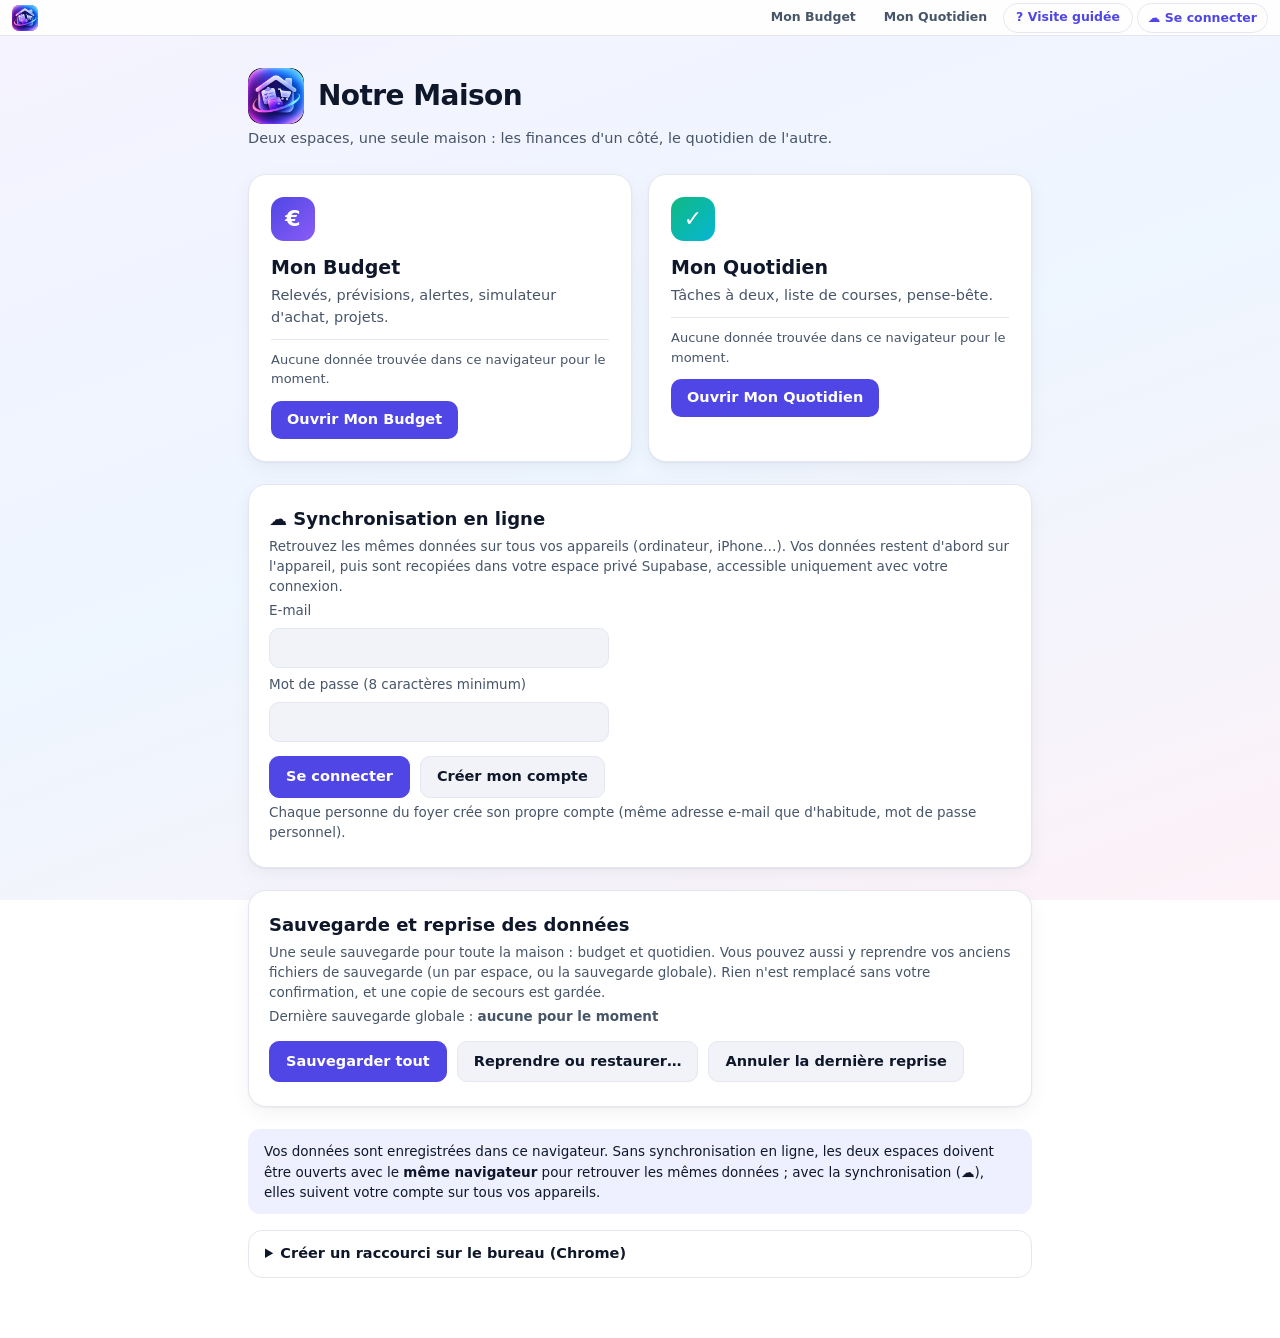
==== notre-maison.html @ 938d56ed "Add files via upload" ====
<!DOCTYPE html>
<html lang="fr" data-espace="accueil">
<head>
<meta charset="utf-8">
<meta name="viewport" content="width=device-width, initial-scale=1, viewport-fit=cover">
<meta name="theme-color" content="#4f46e5">
<title>Notre Maison</title>
<link rel="icon" href="icone.png"><link rel="apple-touch-icon" href="icone.png">
<style>
:root{--bg:#f6f7fb;--surface:#fff;--surface2:#f1f3f9;--bord:#e4e7ef;--txt:#0f172a;--muted:#475569;--acc:#4f46e5;--acc2:#8b5cf6;--acc-soft:#eef0ff;--ok:#047857;--ok-soft:#e6f7ef;--warn:#b45309;--warn-soft:#fff3df;--ko:#be123c;--ko-soft:#ffecf0;--sh:0 1px 2px rgba(15,23,42,.05),0 6px 20px rgba(15,23,42,.05);--bgbase:linear-gradient(160deg,#f5f3ff 0%,#eef6ff 50%,#fdf2f8 100%);--ia:.55}
@media(prefers-color-scheme:dark){:root{--bg:#0a0c12;--surface:#12151d;--surface2:#1a1e29;--bord:#252a38;--txt:#e9ecf4;--muted:#8d95aa;--acc:#818cf8;--acc2:#a78bfa;--acc-soft:#1b1f3d;--ok:#34d399;--ok-soft:#0e2a21;--warn:#fbbf24;--warn-soft:#2b2210;--ko:#fb7185;--ko-soft:#2e1219;--sh:0 1px 2px rgba(0,0,0,.4),0 6px 20px rgba(0,0,0,.3);--bgbase:linear-gradient(160deg,#0c0a18 0%,#070d1b 50%,#150a1d 100%);--ia:.4}}
*{box-sizing:border-box}html{color-scheme:light dark}
body{margin:0;font:14.5px/1.5 Inter,ui-sans-serif,system-ui,-apple-system,"Segoe UI",Roboto,sans-serif;background:var(--bgbase);background-attachment:fixed;color:var(--txt);min-height:100vh}
main{max-width:820px;margin:0 auto;padding:32px 18px 60px}
h1{margin:0;font-size:28px;letter-spacing:-.02em}.sous{margin:4px 0 24px;color:var(--muted)}
.cartes{display:grid;grid-template-columns:repeat(auto-fit,minmax(260px,1fr));gap:16px}
.esp{display:block;text-decoration:none;color:inherit;background:var(--surface);border:1px solid var(--bord);border-radius:18px;padding:22px;box-shadow:var(--sh);transition:transform .15s,border-color .15s}
.esp:hover{transform:translateY(-2px);border-color:var(--acc)}.esp:focus-visible{outline:3px solid var(--acc);outline-offset:2px}
.esp i{display:grid;place-items:center;width:44px;height:44px;border-radius:13px;color:#fff;font-style:normal;font-size:22px;font-weight:700;margin-bottom:12px}
.b i{background:linear-gradient(135deg,#4f46e5,#8b5cf6)}.q i{background:linear-gradient(135deg,#10b981,#06b6d4)}
.esp h2{margin:0 0 4px;font-size:19px}.esp p{margin:0 0 10px;color:var(--muted)}.etat{font-size:13px;color:var(--muted);border-top:1px solid var(--bord);padding-top:10px}
.go{display:inline-block;margin-top:12px;padding:8px 16px;border-radius:10px;background:var(--acc);color:#fff;font-weight:650}
.note{margin-top:22px;background:var(--acc-soft);border-radius:12px;padding:12px 16px;font-size:13.5px}
details{margin-top:16px;background:var(--surface);border:1px solid var(--bord);border-radius:14px;padding:12px 16px}summary{cursor:pointer;font-weight:650}

.bloc{margin-top:22px;background:var(--surface);border:1px solid var(--bord);border-radius:18px;padding:20px;box-shadow:var(--sh)}
.bloc h2{margin:0 0 4px;font-size:18px}.k{color:var(--muted);font-size:13.5px;margin:4px 0}
.btn{display:inline-flex;align-items:center;gap:6px;padding:9px 16px;border-radius:10px;border:1px solid var(--bord);background:var(--surface2);color:var(--txt);font:inherit;font-weight:650;cursor:pointer;min-height:40px}
.btn.pri{background:var(--acc);border-color:var(--acc);color:#fff}.btn[disabled]{opacity:.5;cursor:default}.btn:focus-visible{outline:3px solid var(--acc);outline-offset:2px}
.acts{display:flex;flex-wrap:wrap;gap:10px;margin:14px 0 4px}.vh{position:absolute;width:1px;height:1px;overflow:hidden;clip:rect(0 0 0 0)}
.msg{margin-top:12px;padding:10px 14px;border-radius:12px;background:var(--acc-soft);font-size:13.5px}.msg.ok{background:var(--ok-soft);color:var(--ok)}.msg.ko{background:var(--ko-soft);color:var(--ko)}.msg ul{margin:6px 0 0 18px;padding:0}
.rc{margin-top:14px;border-top:1px solid var(--bord);padding-top:14px}.rc table{width:100%;border-collapse:collapse;margin:8px 0;font-size:13.5px}.rc th,.rc td{padding:5px 8px;border-bottom:1px solid var(--bord);text-align:left}.rc .n{text-align:right}
.rc label.ck{display:flex;gap:8px;align-items:flex-start;margin:8px 0;cursor:pointer}.rc h3{margin:12px 0 2px;font-size:15px}
</style>
<script src="maison.js" defer></script>
</head>
<body>
<main>
 <h1 style="display:flex;align-items:center;gap:14px"><img src="icone.png" alt="" width="56" height="56" style="border-radius:14px">Notre Maison</h1>
 <p class="sous">Deux espaces, une seule maison : les finances d'un côté, le quotidien de l'autre.</p>
 <div class="cartes">
  <a class="esp b" href="budget.html#bord"><i>€</i><h2>Mon Budget</h2><p>Relevés, prévisions, alertes, simulateur d'achat, projets.</p><div class="etat" id="eb">Recherche des données…</div><span class="go">Ouvrir Mon Budget</span></a>
  <a class="esp q" href="quotidien.html#accueil"><i>✓</i><h2>Mon Quotidien</h2><p>Tâches à deux, liste de courses, pense-bête.</p><div class="etat" id="eq">Recherche des données…</div><span class="go">Ouvrir Mon Quotidien</span></a>
 </div>

 <section class="bloc" id="cloud" aria-labelledby="cl-t" hidden>
  <h2 id="cl-t">☁ Synchronisation en ligne</h2>
  <p class="k">Retrouvez les mêmes données sur tous vos appareils (ordinateur, iPhone…). Vos données restent d'abord sur l'appareil, puis sont recopiées dans votre espace privé Supabase, accessible uniquement avec votre connexion.</p>
  <div id="cl-corps"></div><div id="cl-msg" role="status"></div>
 </section>

 <section class="bloc" id="sauv" aria-labelledby="sv-t">
  <h2 id="sv-t">Sauvegarde et reprise des données</h2>
  <p class="k">Une seule sauvegarde pour toute la maison : budget et quotidien. Vous pouvez aussi y reprendre vos anciens fichiers de sauvegarde (un par espace, ou la sauvegarde globale). Rien n'est remplacé sans votre confirmation, et une copie de secours est gardée.</p>
  <p class="k" id="sv-der"></p>
  <div class="acts"><button class="btn pri" id="sv-go" onclick="svSauver()">Sauvegarder tout</button>
   <label class="btn" style="cursor:pointer">Reprendre ou restaurer…<input type="file" accept=".json,application/json" multiple class="vh" onchange="svLire(this.files);this.value=''"></label>
   <button class="btn" id="sv-un" onclick="svAnnuler()" hidden>Annuler la dernière reprise</button></div>
  <div id="sv-msg" role="status"></div><div id="sv-rc"></div>
 </section>
 <div class="note">Vos données sont enregistrées dans ce navigateur. Sans synchronisation en ligne, les deux espaces doivent être ouverts avec le <b>même navigateur</b> pour retrouver les mêmes données ; avec la synchronisation (☁), elles suivent votre compte sur tous vos appareils.</div>
 <details><summary>Créer un raccourci sur le bureau (Chrome)</summary>
  <ol><li>Ouvrez l'espace voulu (Mon Budget ou Mon Quotidien).</li><li>Menu ⋮ → <b>Enregistrer et partager</b> → <b>Créer un raccourci…</b></li><li>Cochez « Ouvrir dans une fenêtre » si vous voulez qu'il s'ouvre comme une application, puis validez.</li></ol>
  <p class="sous" style="margin:0">Faites-le une fois pour chaque espace : vous aurez deux raccourcis indépendants.</p></details>
</main>
<script>
(function(){
 function lire(k){try{var x=localStorage.getItem(k);return x?JSON.parse(x):null}catch(e){return null}}
 function n(a,s,p){a=a||0;return a+' '+(a>1?p:s)}
 var b=lire('budget.v3'),q=lire('quotidien.v1'),eb=document.getElementById('eb'),eq=document.getElementById('eq');
 eb.textContent=b&&Array.isArray(b.txs)?(b.mode==='demo'?'Données de démonstration (vos données ne sont pas encore importées).':n(b.txs.length,'opération','opérations')+', '+n((b.projets||[]).length,'projet','projets')+'.'):'Aucune donnée trouvée dans ce navigateur pour le moment.';
 eq.textContent=q&&Array.isArray(q.taches)?n(q.taches.length,'tâche','tâches')+', '+n((q.achats||[]).length,'session de courses','sessions de courses')+'.':'Aucune donnée trouvée dans ce navigateur pour le moment.';
})();
</script>
<script>
(function(){
 var PLAN=null,$=function(i){return document.getElementById(i)};
 function esc(s){return String(s==null?'':s).replace(/[&<>"']/g,function(c){return{'&':'&amp;','<':'&lt;','>':'&gt;','"':'&quot;',"'":'&#39;'}[c]})}
 function quand(i){return i?new Date(i).toLocaleString('fr-FR',{dateStyle:'long',timeStyle:'short'}):'date inconnue'}
 function msg(t,x,l){$('sv-msg').innerHTML=x?'<div class="msg '+t+'">'+x+(l&&l.length?'<ul>'+l.map(function(y){return'<li>'+esc(y)+'</li>'}).join('')+'</ul>':'')+'</div>':''}
 function etat(){var d=Maison.derniereSauvegarde();$('sv-der').innerHTML='Dernière sauvegarde globale : <b>'+(d?quand(d):'aucune pour le moment')+'</b>';$('sv-un').hidden=!Maison.derniereReprise()}
 window.svSauver=function(){msg('','');Maison.exporterTout().then(function(r){etat();msg(r.ok?'ok':'ko',r.ok?'Sauvegarde créée : « '+esc(r.nom)+' » ('+[r.budget?'Mon Budget':'',r.quotidien?'Mon Quotidien':''].filter(Boolean).join(' et ')+'). Conservez-la dans un dossier sûr.':esc(r.msg))})};
 window.svLire=function(fs){if(!fs||!fs.length)return;msg('','');$('sv-rc').innerHTML='';Maison.analyser(fs).then(function(P){PLAN=P;var ks=Object.keys(P.items);
  if(!ks.length){msg('ko','Aucune donnée n\'a pu être reprise. Vos données n\'ont pas été modifiées.',P.erreurs);return}
  if(P.erreurs.length||P.ignores.length)msg('',' Certains fichiers ne sont pas repris :',P.erreurs.concat(P.ignores));
  var h='<div class="rc"><h2 style="margin:0;font-size:16px">Récapitulatif avant reprise</h2>';
  ks.forEach(function(e){var it=P.items[e],n=it.actuel||[];
   h+='<h3><label class="ck" style="margin:0"><input type="checkbox" class="sv-e" value="'+e+'"'+(it.identique?'':' checked')+' onchange="svEtat()"> '+esc(Maison.NOMS[e])+'</label></h3><div class="k">Fichier « '+esc(it.nom)+' » · exporté le '+quand(it.date)+(it.identique?' · <b>identique à vos données actuelles</b>':'')+'</div>'
   +'<table><tr><th></th><th class="n">Actuellement</th><th class="n">Dans le fichier</th></tr>'+it.fichier.map(function(r,i){return'<tr><td>'+esc(r[0])+'</td><td class="n">'+(n[i]?n[i][1]:0)+'</td><td class="n"><b>'+r[1]+'</b></td></tr>'}).join('')+'</table>'});
  h+='<div class="msg">Les données actuelles des espaces cochés seront <b>remplacées</b> par celles des fichiers. Fermez avant les onglets de Mon Budget et de Mon Quotidien ouverts ailleurs. Vous pourrez annuler la reprise.</div>'
   +'<label class="ck"><input type="checkbox" id="sv-cop" checked> Télécharger d\'abord une copie de mes données actuelles</label>'
   +'<label class="ck"><input type="checkbox" id="sv-ok" onchange="svEtat()"> Je comprends que les données actuelles des espaces cochés seront remplacées</label>'
   +'<div class="acts"><button class="btn pri" id="sv-ap" onclick="svAppliquer()" disabled>Appliquer la reprise</button><button class="btn" onclick="svFermer()">Annuler</button></div></div>';
  $('sv-rc').innerHTML=h;svEtat()})};
 window.svEtat=function(){var n=document.querySelectorAll('.sv-e:checked').length;if($('sv-ap'))$('sv-ap').disabled=!(n&&$('sv-ok').checked)};
 window.svFermer=function(){PLAN=null;$('sv-rc').innerHTML=''};
 window.svAppliquer=function(){if(!PLAN)return;var liste=[].map.call(document.querySelectorAll('.sv-e:checked'),function(x){return x.value});if(!liste.length)return;$('sv-ap').disabled=true;
  var avant=$('sv-cop').checked?Maison.exporterTout():Promise.resolve({ok:true});
  avant.then(function(c){
   if(!c.ok&&$('sv-cop').checked&&c.msg&&c.msg.indexOf('aucune donnée')<0){msg('ko','Reprise annulée : la copie de vos données actuelles n\'a pas été créée. Rien n\'a été modifié.');$('sv-ap').disabled=false;return}
   var r=Maison.appliquer(PLAN,liste);
   if(!r.ok){msg('ko',esc(r.msg));$('sv-ap').disabled=false;return}
   var d=liste.map(function(e){var it=PLAN.items[e];return Maison.NOMS[e]+' ('+it.fichier.map(function(x){return x[1]+' '+x[0].toLowerCase()}).join(', ')+')'});
   svFermer();etat();msg('ok','Reprise terminée et vérifiée : '+d.map(esc).join(' ; ')+'. Une copie de vos données d\'avant est gardée dans ce navigateur.');majCartes()})};
 window.svAnnuler=function(){if(!confirm('Revenir aux données d\'avant la dernière reprise ? Les modifications faites depuis seront perdues.'))return;var r=Maison.annuler();etat();msg(r.ok?'ok':'ko',r.ok?'Données d\'avant la reprise rétablies.':esc(r.msg));majCartes()};
 function n(a,s,p){a=a||0;return a+' '+(a>1?p:s)}
 function majCartes(){var b=Maison.lire('budget.v3'),q=Maison.lire('quotidien.v1');
  $('eb').textContent=b&&Array.isArray(b.txs)?(b.mode==='demo'?'Données de démonstration (vos données ne sont pas encore importées).':n(b.txs.length,'opération','opérations')+', '+n((b.projets||[]).length,'projet','projets')+'.'):'Aucune donnée trouvée dans ce navigateur pour le moment.';
  $('eq').textContent=q&&Array.isArray(q.taches)?n(q.taches.length,'tâche','tâches')+', '+n((q.achats||[]).length,'session de courses','sessions de courses')+'.':'Aucune donnée trouvée dans ce navigateur pour le moment.'}
 document.addEventListener('DOMContentLoaded',function(){etat();majCartes()});
})();
</script>
<script>
(function(){
 var $=function(i){return document.getElementById(i)};
 function esc(s){return String(s==null?'':s).replace(/[&<>"']/g,function(c){return{'&':'&amp;','<':'&lt;','>':'&gt;','"':'&quot;',"'":'&#39;'}[c]})}
 function msg(t,x){$('cl-msg').innerHTML=x?'<div class="msg '+t+'">'+esc(x)+'</div>':''}
 var NOMS={'budget.v3':'Mon Budget','quotidien.v1':'Mon Quotidien'};
 function dessiner(){var C=window.Maison&&Maison.cloud;if(!C)return;var e=C.etat();$('cloud').hidden=!e.actif;if(!e.actif)return;var h='';
  var champ='display:block;width:100%;max-width:340px;margin:6px 0;padding:9px 12px;border-radius:10px;border:1px solid var(--bord);background:var(--surface2);color:var(--txt);font:inherit';
  if(!e.email||e.statut==='deconnecte'){
   h+='<label class="k">E-mail<input id="cl-em" type="email" autocomplete="username" style="'+champ+'"></label><label class="k">Mot de passe (8 caractères minimum)<input id="cl-pw" type="password" autocomplete="current-password" style="'+champ+'"></label>'
    +'<div class="acts"><button class="btn pri" onclick="clConnexion()">Se connecter</button><button class="btn" onclick="clInscription()">Créer mon compte</button></div>'
    +'<p class="k">Chaque personne du foyer crée son propre compte (même adresse e-mail que d\'habitude, mot de passe personnel).</p>';
  }else if(!e.foyer){
   h+='<p>Connecté : <b>'+esc(e.email)+'</b>. Dernière étape : le foyer.</p>'
    +'<div class="acts"><button class="btn pri" onclick="clCreer()">Je suis la première personne : créer le foyer</button></div>'
    +'<p class="k" style="margin-top:14px">Vous êtes la deuxième personne ? Saisissez le code reçu :</p><input id="cl-code" placeholder="Code du foyer" style="'+champ+';text-transform:uppercase"><div class="acts"><button class="btn" onclick="clRejoindre()">Rejoindre le foyer</button> <button class="btn" onclick="clDeco()">Se déconnecter</button></div>';
  }else{
   var s={ok:'<b style="color:var(--ok)">À jour</b>',sync:'Synchronisation…',hors:'<b style="color:var(--warn)">Hors ligne</b> (les modifications partiront au retour du réseau)',erreur:'<b style="color:var(--ko)">Erreur</b> : '+esc(e.msg),choix:'<b style="color:var(--warn)">Un choix est à faire</b>'}[e.statut]||'';
   h+='<p>Connecté : <b>'+esc(e.email)+'</b><br>Statut : '+s+(e.der?'<br><span class="k">Dernière synchronisation : '+new Date(e.der).toLocaleString('fr-FR',{dateStyle:'short',timeStyle:'short'})+'</span>':'')+'</p>'
    +(e.code?'<p class="k">Code du foyer (à donner à l\'autre personne pour qu\'elle rejoigne) : <b style="font-size:16px;letter-spacing:.08em">'+esc(e.code)+'</b></p>':'');
   if(e.choix.length){var ks=e.choix.filter(function(k){return NOMS[k]}).map(function(k){return NOMS[k]}).join(' et ');
    h+='<div class="msg"><b>Des données existent déjà sur cet appareil ET dans le cloud ('+esc(ks)+').</b> Choisissez celles à conserver :<div class="acts"><button class="btn pri" onclick="clChoix(\'cloud\')">Utiliser celles du cloud</button><button class="btn" onclick="clChoix(\'local\')">Garder celles de cet appareil (remplace le cloud)</button></div><p class="k">Les données remplacées sont gardées dans une copie de secours sur cet appareil.</p></div>';}
   if(e.conflits.length)h+='<div class="msg">Une modification faite sur un autre appareil a été reprise ici. Votre version locale est conservée dans une copie de secours de ce navigateur.</div>';
   h+='<div class="acts"><button class="btn" onclick="clSync()">Synchroniser maintenant</button><button class="btn" onclick="clDeco()">Se déconnecter</button></div>';}
  var f=document.activeElement&&document.activeElement.id;var v1=$('cl-em')&&$('cl-em').value,v2=$('cl-pw')&&$('cl-pw').value;
  if(f&&/^cl-/.test(f))return;$('cl-corps').innerHTML=h;if(v1&&$('cl-em'))$('cl-em').value=v1;if(v2&&$('cl-pw'))$('cl-pw').value=v2}
 function occ(b,on){if(b)b.disabled=on}
 window.clConnexion=function(){msg('','');Maison.cloud.connexion($('cl-em').value,$('cl-pw').value).then(function(r){msg(r.ok?'ok':'ko',r.ok?'Connecté.':r.msg);dessiner()})};
 window.clInscription=function(){msg('','');Maison.cloud.inscription($('cl-em').value,$('cl-pw').value).then(function(r){msg(r.ok?'ok':'ko',r.msg||'');dessiner()})};
 window.clCreer=function(){Maison.cloud.creerFoyer().then(function(r){msg(r.ok?'ok':'ko',r.ok?'Foyer créé. Donnez le code à l\'autre personne.':r.msg);dessiner()})};
 window.clRejoindre=function(){Maison.cloud.rejoindre($('cl-code').value).then(function(r){msg(r.ok?'ok':'ko',r.ok?'Foyer rejoint.':r.msg);dessiner()})};
 window.clDeco=function(){if(confirm('Se déconnecter de la synchronisation ? Les données restent sur cet appareil.')){Maison.cloud.deconnexion();dessiner()}};
 window.clSync=function(){msg('','');Maison.cloud.synchroniser().then(dessiner)};
 window.clChoix=function(m){if(m==='local'&&!confirm('Les données du cloud (Mon Budget / Mon Quotidien) seront remplacées par celles de cet appareil. Continuer ?'))return;if(m==='cloud'&&!confirm('Les données de cet appareil seront remplacées par celles du cloud. Continuer ?'))return;Maison.cloud.choisir(m).then(function(){dessiner();if(typeof majCartes==='function')majCartes();setTimeout(function(){location.reload()},400)})};
 document.addEventListener('DOMContentLoaded',function(){setTimeout(function(){if(window.Maison&&Maison.cloud){Maison.cloud.surChangement(dessiner);dessiner();if(location.hash==='#cloud'){var c=$('cloud');if(c&&!c.hidden)c.scrollIntoView()}}},300)});
})();
</script>
</body>
</html>
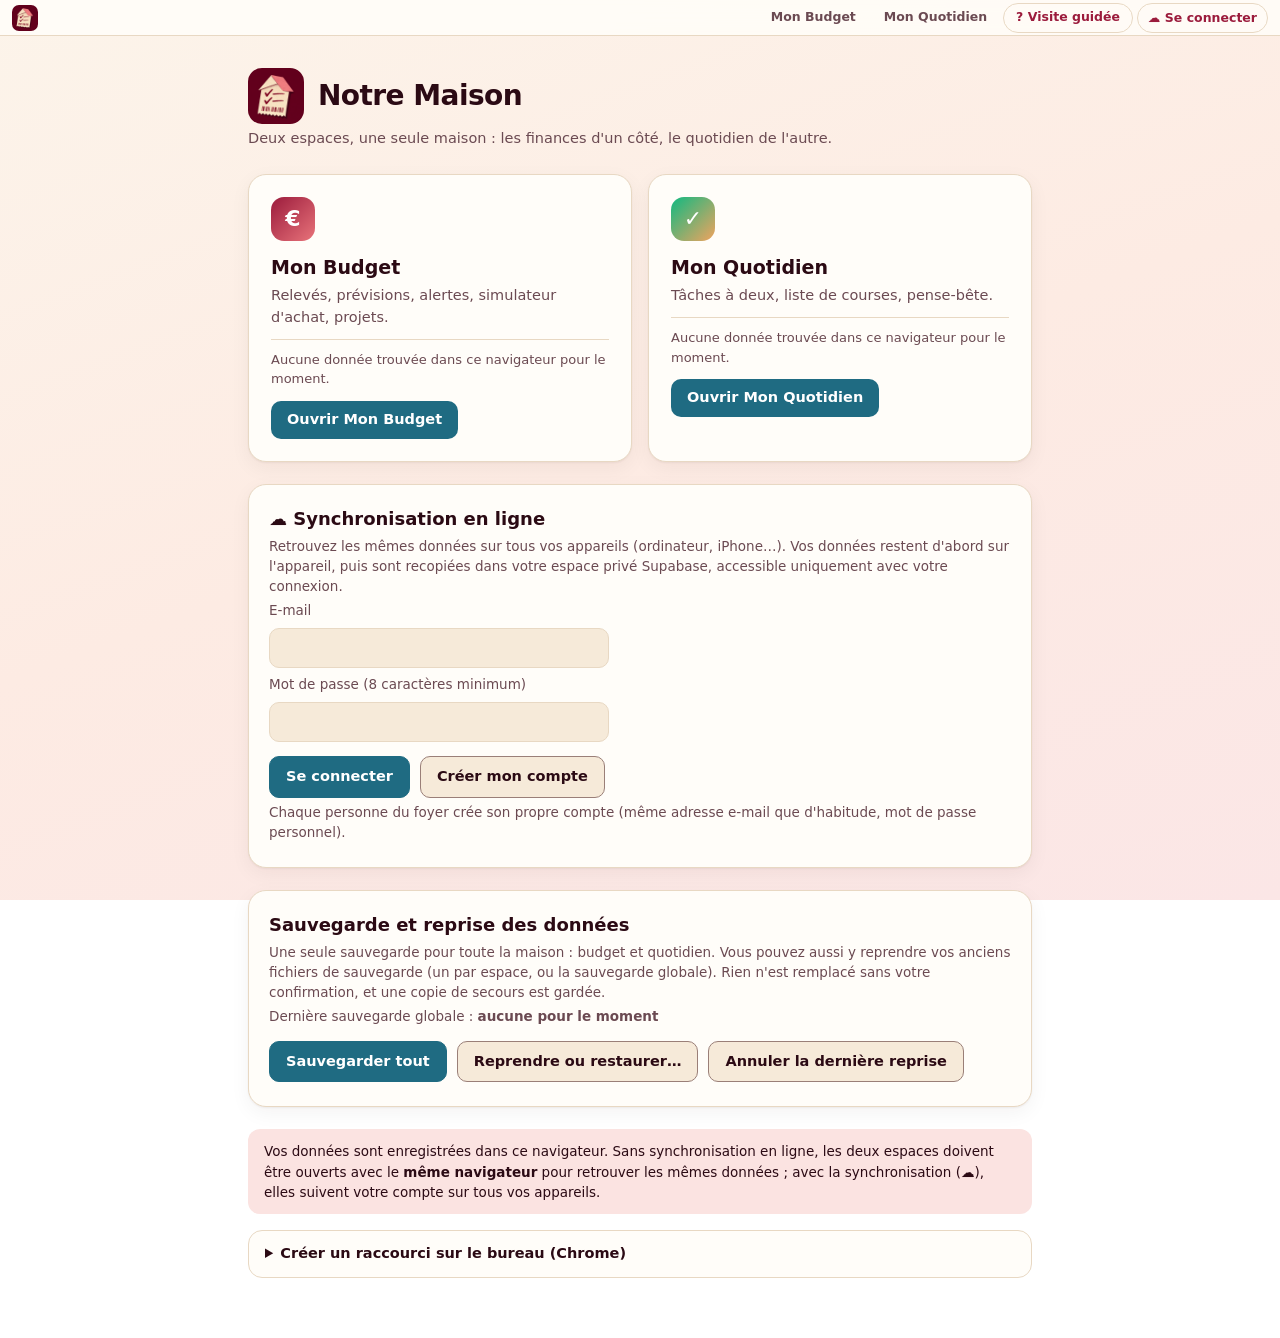
==== commit 52e13d2c: "Add files via upload" ====
--- a/notre-maison.html
+++ b/notre-maison.html
@@ -3,12 +3,12 @@
 <head>
 <meta charset="utf-8">
 <meta name="viewport" content="width=device-width, initial-scale=1, viewport-fit=cover">
-<meta name="theme-color" content="#4f46e5">
+<meta name="theme-color" content="#62011d">
 <title>Notre Maison</title>
 <link rel="icon" href="icone.png"><link rel="apple-touch-icon" href="icone.png">
 <style>
-:root{--bg:#f6f7fb;--surface:#fff;--surface2:#f1f3f9;--bord:#e4e7ef;--txt:#0f172a;--muted:#475569;--acc:#4f46e5;--acc2:#8b5cf6;--acc-soft:#eef0ff;--ok:#047857;--ok-soft:#e6f7ef;--warn:#b45309;--warn-soft:#fff3df;--ko:#be123c;--ko-soft:#ffecf0;--sh:0 1px 2px rgba(15,23,42,.05),0 6px 20px rgba(15,23,42,.05);--bgbase:linear-gradient(160deg,#f5f3ff 0%,#eef6ff 50%,#fdf2f8 100%);--ia:.55}
-@media(prefers-color-scheme:dark){:root{--bg:#0a0c12;--surface:#12151d;--surface2:#1a1e29;--bord:#252a38;--txt:#e9ecf4;--muted:#8d95aa;--acc:#818cf8;--acc2:#a78bfa;--acc-soft:#1b1f3d;--ok:#34d399;--ok-soft:#0e2a21;--warn:#fbbf24;--warn-soft:#2b2210;--ko:#fb7185;--ko-soft:#2e1219;--sh:0 1px 2px rgba(0,0,0,.4),0 6px 20px rgba(0,0,0,.3);--bgbase:linear-gradient(160deg,#0c0a18 0%,#070d1b 50%,#150a1d 100%);--ia:.4}}
+:root{--bord-c:#9a7f78;--btn:#1f6b82;--btn-h:#185669;--bg:#fbf3e8;--surface:#fffdf9;--surface2:#f6ead9;--bord:#e8d8c3;--txt:#2b0a14;--muted:#6b4a52;--acc:#9b1b3c;--acc2:#e8737a;--acc-soft:#fbe3e1;--ok:#047857;--ok-soft:#e6f7ef;--warn:#b45309;--warn-soft:#fff3df;--ko:#c92a1f;--ko-soft:#fde8e4;--sh:0 1px 2px rgba(43,10,20,.05),0 6px 20px rgba(43,10,20,.05);--bgbase:linear-gradient(160deg,#fcf4ea 0%,#fdebe3 50%,#fbe6e6 100%);--ia:.55}
+@media(prefers-color-scheme:dark){:root{--bord-c:#a77b7f;--btn:#2b7f98;--btn-h:#34899f;--bg:#1a0409;--surface:#260811;--surface2:#320d19;--bord:#4a1a28;--txt:#f8ead8;--muted:#c4a39b;--acc:#f08a8f;--acc2:#ffb39a;--acc-soft:#3d1220;--ok:#34d399;--ok-soft:#0e2a21;--warn:#fbbf24;--warn-soft:#2b2210;--ko:#ff6b5e;--ko-soft:#3a1214;--sh:0 1px 2px rgba(0,0,0,.4),0 6px 20px rgba(0,0,0,.3);--bgbase:linear-gradient(160deg,#1d050b 0%,#150308 50%,#240710 100%);--ia:.4}}
 *{box-sizing:border-box}html{color-scheme:light dark}
 body{margin:0;font:14.5px/1.5 Inter,ui-sans-serif,system-ui,-apple-system,"Segoe UI",Roboto,sans-serif;background:var(--bgbase);background-attachment:fixed;color:var(--txt);min-height:100vh}
 main{max-width:820px;margin:0 auto;padding:32px 18px 60px}
@@ -17,21 +17,21 @@
 .esp{display:block;text-decoration:none;color:inherit;background:var(--surface);border:1px solid var(--bord);border-radius:18px;padding:22px;box-shadow:var(--sh);transition:transform .15s,border-color .15s}
 .esp:hover{transform:translateY(-2px);border-color:var(--acc)}.esp:focus-visible{outline:3px solid var(--acc);outline-offset:2px}
 .esp i{display:grid;place-items:center;width:44px;height:44px;border-radius:13px;color:#fff;font-style:normal;font-size:22px;font-weight:700;margin-bottom:12px}
-.b i{background:linear-gradient(135deg,#4f46e5,#8b5cf6)}.q i{background:linear-gradient(135deg,#10b981,#06b6d4)}
+.b i{background:linear-gradient(135deg,#9b1b3c,#e8737a)}.q i{background:linear-gradient(135deg,#10b981,#f0a35e)}
 .esp h2{margin:0 0 4px;font-size:19px}.esp p{margin:0 0 10px;color:var(--muted)}.etat{font-size:13px;color:var(--muted);border-top:1px solid var(--bord);padding-top:10px}
-.go{display:inline-block;margin-top:12px;padding:8px 16px;border-radius:10px;background:var(--acc);color:#fff;font-weight:650}
+.go{display:inline-block;margin-top:12px;padding:8px 16px;border-radius:10px;background:var(--btn);color:#fff;font-weight:650}
 .note{margin-top:22px;background:var(--acc-soft);border-radius:12px;padding:12px 16px;font-size:13.5px}
 details{margin-top:16px;background:var(--surface);border:1px solid var(--bord);border-radius:14px;padding:12px 16px}summary{cursor:pointer;font-weight:650}
 
 .bloc{margin-top:22px;background:var(--surface);border:1px solid var(--bord);border-radius:18px;padding:20px;box-shadow:var(--sh)}
 .bloc h2{margin:0 0 4px;font-size:18px}.k{color:var(--muted);font-size:13.5px;margin:4px 0}
 .btn{display:inline-flex;align-items:center;gap:6px;padding:9px 16px;border-radius:10px;border:1px solid var(--bord);background:var(--surface2);color:var(--txt);font:inherit;font-weight:650;cursor:pointer;min-height:40px}
-.btn.pri{background:var(--acc);border-color:var(--acc);color:#fff}.btn[disabled]{opacity:.5;cursor:default}.btn:focus-visible{outline:3px solid var(--acc);outline-offset:2px}
+.btn.pri{background:var(--btn);border-color:var(--btn);color:#fff}.btn[disabled]{opacity:.5;cursor:default}.btn:focus-visible{outline:3px solid var(--acc);outline-offset:2px}
 .acts{display:flex;flex-wrap:wrap;gap:10px;margin:14px 0 4px}.vh{position:absolute;width:1px;height:1px;overflow:hidden;clip:rect(0 0 0 0)}
 .msg{margin-top:12px;padding:10px 14px;border-radius:12px;background:var(--acc-soft);font-size:13.5px}.msg.ok{background:var(--ok-soft);color:var(--ok)}.msg.ko{background:var(--ko-soft);color:var(--ko)}.msg ul{margin:6px 0 0 18px;padding:0}
 .rc{margin-top:14px;border-top:1px solid var(--bord);padding-top:14px}.rc table{width:100%;border-collapse:collapse;margin:8px 0;font-size:13.5px}.rc th,.rc td{padding:5px 8px;border-bottom:1px solid var(--bord);text-align:left}.rc .n{text-align:right}
 .rc label.ck{display:flex;gap:8px;align-items:flex-start;margin:8px 0;cursor:pointer}.rc h3{margin:12px 0 2px;font-size:15px}
-</style>
+.btn:not(.pri){border:1.5px solid var(--bord-c);font-weight:650}</style>
 <script src="maison.js" defer></script>
 </head>
 <body>
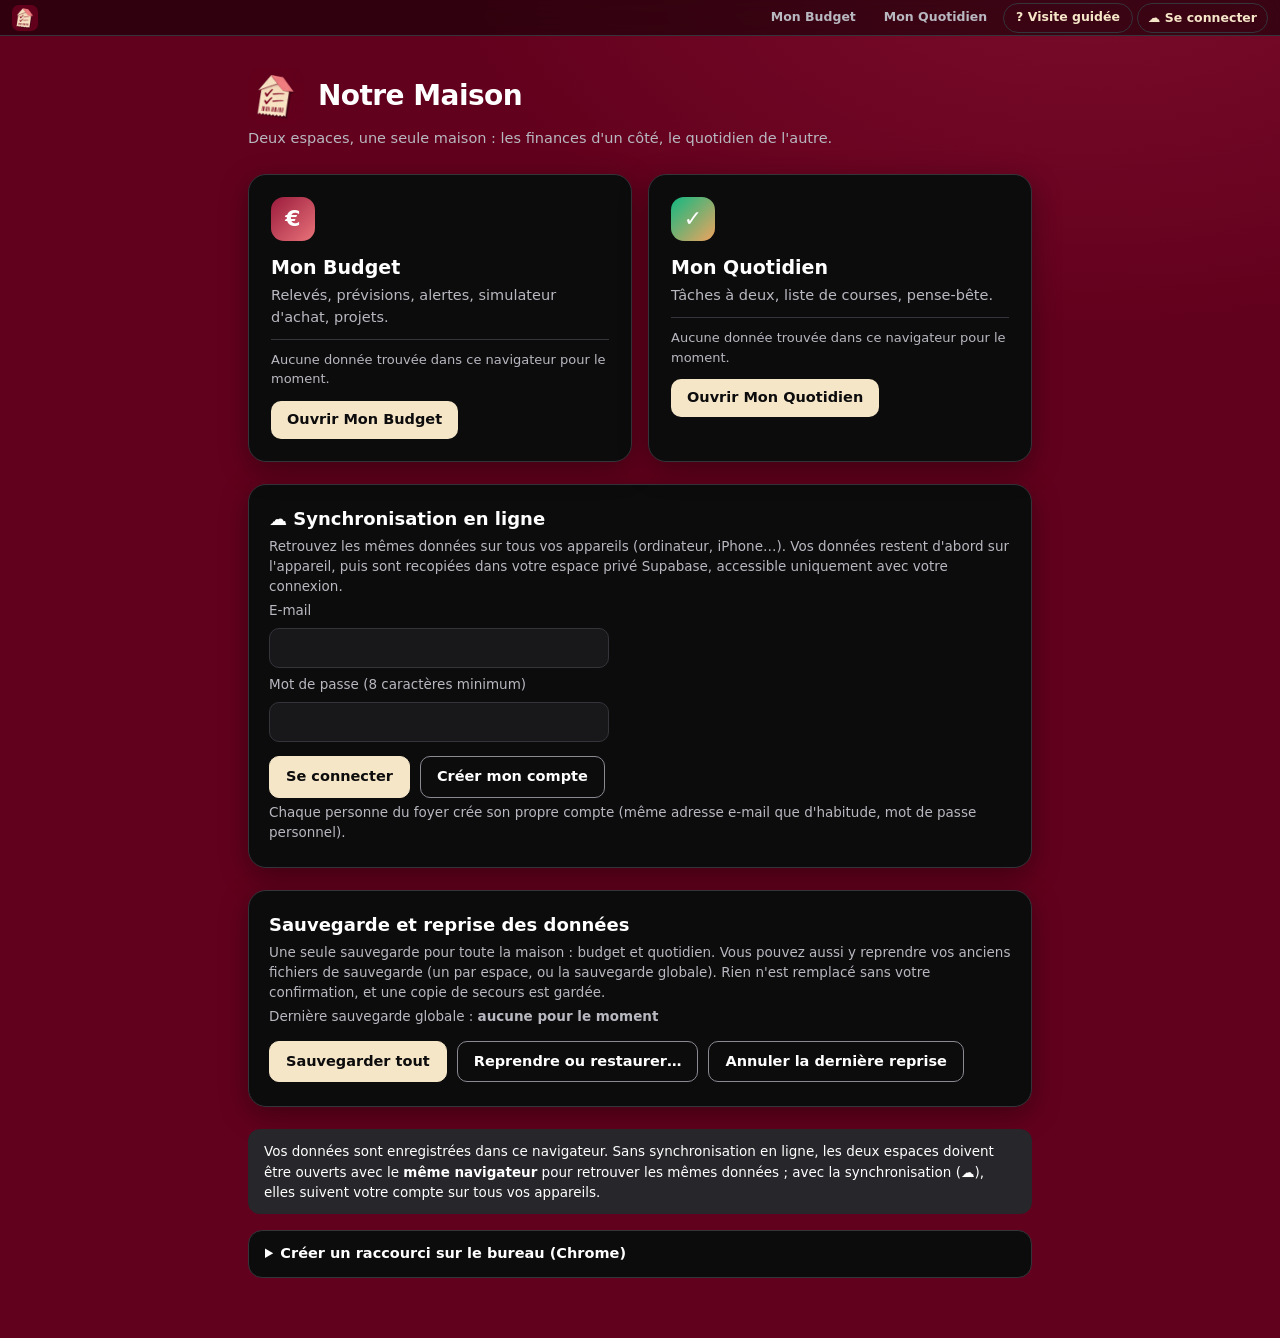
==== commit 9afda0f2: "Add files via upload" ====
--- a/notre-maison.html
+++ b/notre-maison.html
@@ -31,7 +31,22 @@
 .msg{margin-top:12px;padding:10px 14px;border-radius:12px;background:var(--acc-soft);font-size:13.5px}.msg.ok{background:var(--ok-soft);color:var(--ok)}.msg.ko{background:var(--ko-soft);color:var(--ko)}.msg ul{margin:6px 0 0 18px;padding:0}
 .rc{margin-top:14px;border-top:1px solid var(--bord);padding-top:14px}.rc table{width:100%;border-collapse:collapse;margin:8px 0;font-size:13.5px}.rc th,.rc td{padding:5px 8px;border-bottom:1px solid var(--bord);text-align:left}.rc .n{text-align:right}
 .rc label.ck{display:flex;gap:8px;align-items:flex-start;margin:8px 0;cursor:pointer}.rc h3{margin:12px 0 2px;font-size:15px}
-.btn:not(.pri){border:1.5px solid var(--bord-c);font-weight:650}</style>
+.btn:not(.pri){border:1.5px solid var(--bord-c);font-weight:650}
+/* THEME NOIR : fond bordeaux, structure noire */
+html:root{color-scheme:dark;--bg:#62011d;--bgbase:#62011d;--surface:#0c0c0d;--surface2:#18181b;--bord:#34343a;--bord-c:#8a8a93;--txt:#fff;--muted:#b8b8c0;--acc:#f6e6c8;--acc2:#e8737a;--acc-soft:#26262b;--acc-s:#f6e6c8;--btn:#f6e6c8;--btn-h:#fff;--ok:#34d399;--ok-soft:#0e2a21;--warn:#fbbf24;--warn-soft:#2b2210;--ko:#ff6b5e;--ko-soft:#3a1214;--inf:#7cc3d6;--inf-soft:#12303a;--grid:rgba(246,230,200,.05);--ia:0;--sh:0 8px 28px rgba(0,0,0,.35)}
+html,body{background:radial-gradient(1100px 700px at 85% -10%,#7d0c2c,transparent 60%),#62011d;background-attachment:fixed}
+.bg{display:none!important}
+aside{background:#050506!important;-webkit-backdrop-filter:none!important;backdrop-filter:none!important}
+.carte:not(.h1){background:var(--surface)!important;-webkit-backdrop-filter:none!important;backdrop-filter:none!important}
+.top{background:rgba(0,0,0,.4)!important;-webkit-backdrop-filter:none!important;backdrop-filter:none!important}
+body #maison-bar{background:rgba(0,0,0,.5)!important}
+.btn.pri,button.a,.sn.on,.chip.on,.racc.pri,.go,.it.on,.tb.on,.tile.on{background:var(--btn)!important;border-color:var(--btn)!important;color:#0c0c0d!important;box-shadow:none!important}
+.btn.pri:hover,button.a:hover{background:#fff!important}
+.it.on svg,.it.on span,.tb.on svg{color:#0c0c0d}
+.btn.pri svg,button.a svg{color:#0c0c0d}
+.pill,.av.p0{background:#e8737a!important;border-color:#e8737a!important;color:#1a0409!important}
+button.g,button.a.g,.btn:not(.pri):not(.ko){background:var(--surface);color:var(--txt);border:1.5px solid var(--bord-c)}
+</style>
 <script src="maison.js" defer></script>
 </head>
 <body>
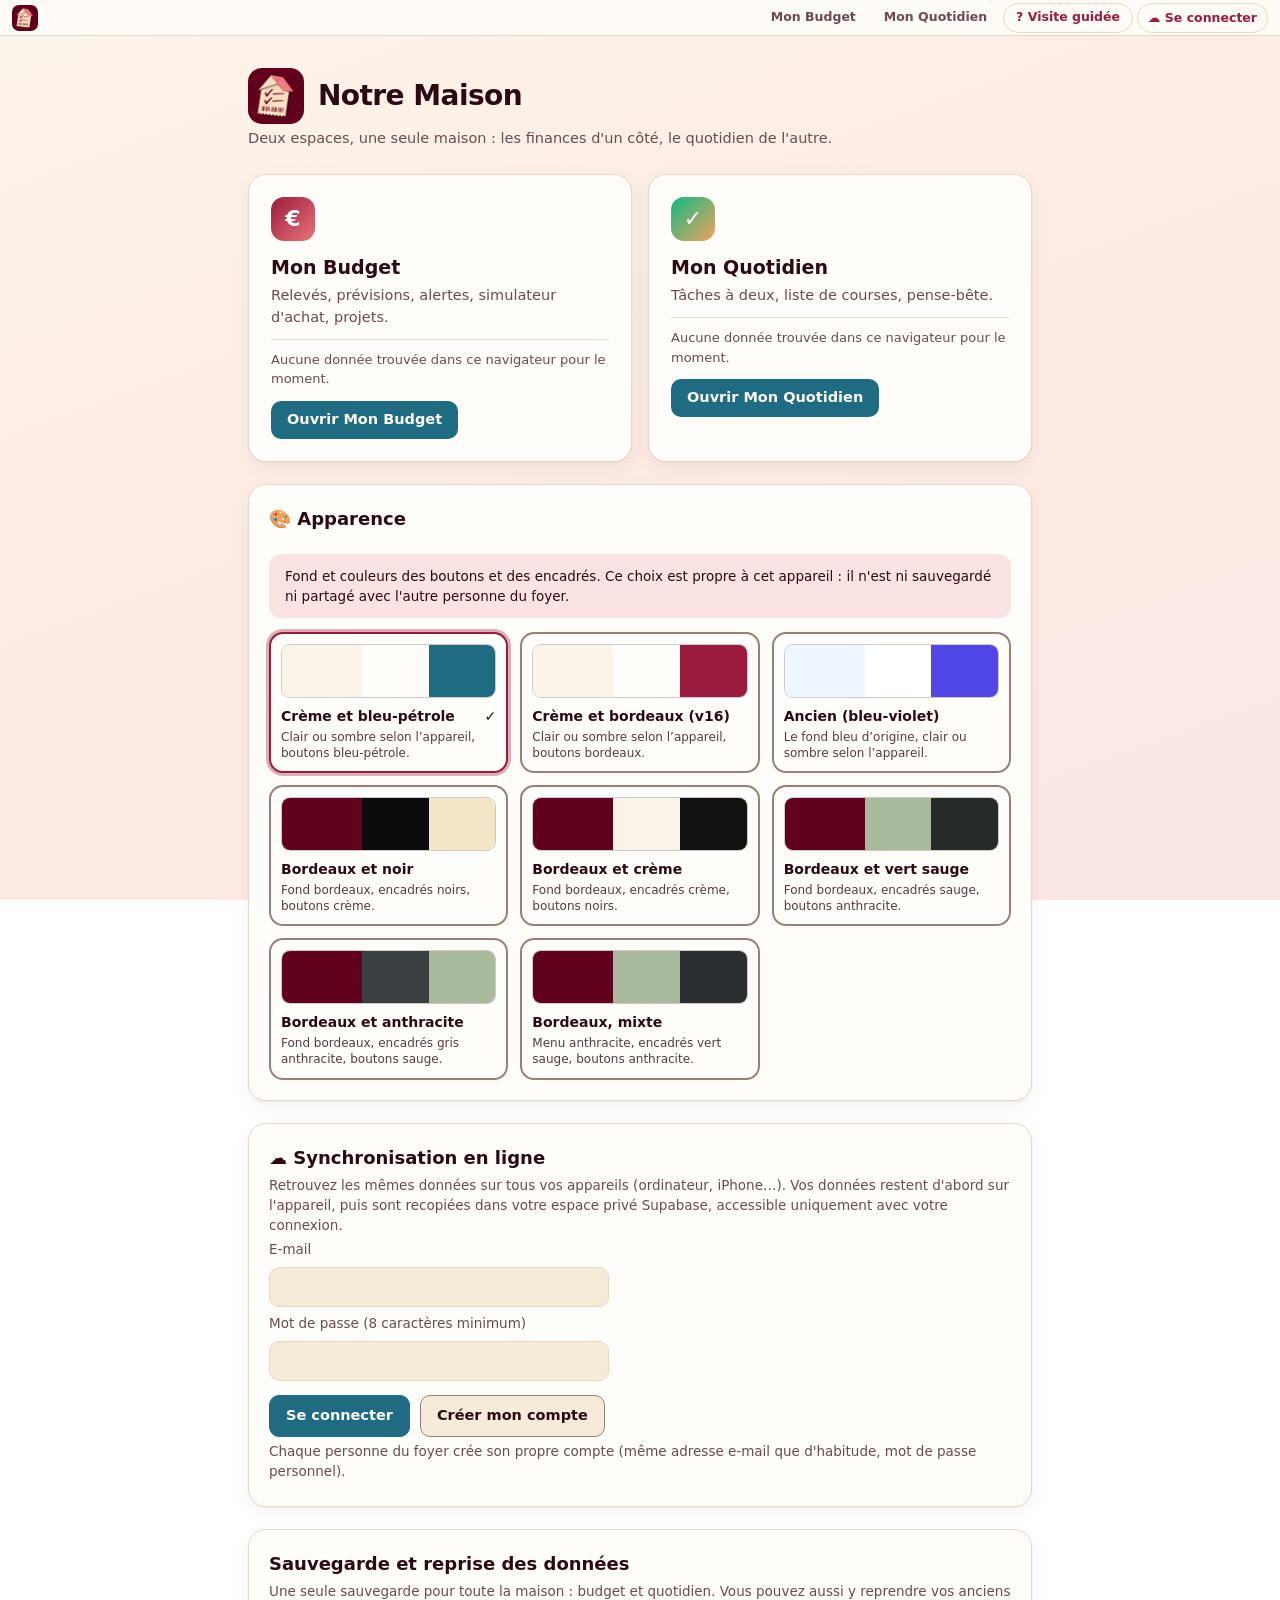
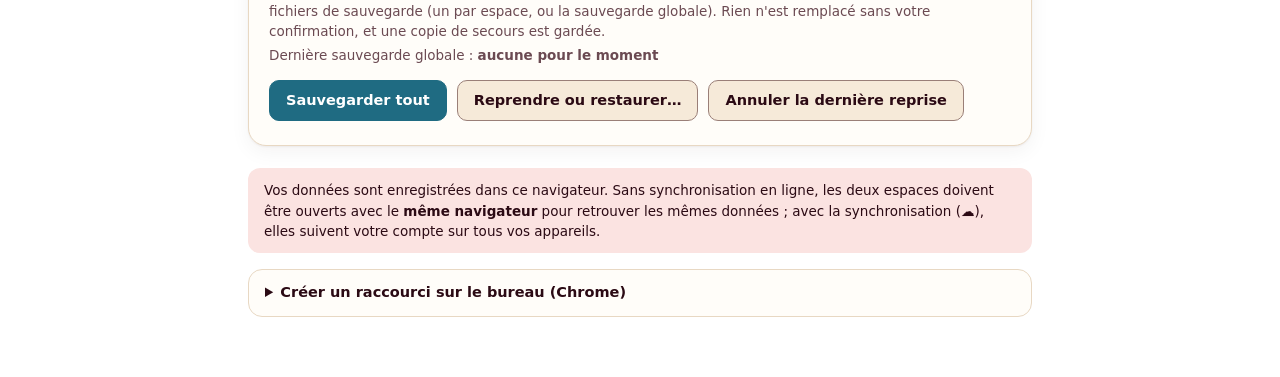
==== commit 4a23d6f9: "Add files via upload" ====
--- a/notre-maison.html
+++ b/notre-maison.html
@@ -1,7 +1,7 @@
 <!DOCTYPE html>
 <html lang="fr" data-espace="accueil">
 <head>
-<meta charset="utf-8">
+<meta charset="utf-8"><script>try{document.documentElement.setAttribute("data-theme",localStorage.getItem("maison.theme")||"creme-bleu")}catch(e){}</script>
 <meta name="viewport" content="width=device-width, initial-scale=1, viewport-fit=cover">
 <meta name="theme-color" content="#62011d">
 <title>Notre Maison</title>
@@ -32,23 +32,9 @@
 .rc{margin-top:14px;border-top:1px solid var(--bord);padding-top:14px}.rc table{width:100%;border-collapse:collapse;margin:8px 0;font-size:13.5px}.rc th,.rc td{padding:5px 8px;border-bottom:1px solid var(--bord);text-align:left}.rc .n{text-align:right}
 .rc label.ck{display:flex;gap:8px;align-items:flex-start;margin:8px 0;cursor:pointer}.rc h3{margin:12px 0 2px;font-size:15px}
 .btn:not(.pri){border:1.5px solid var(--bord-c);font-weight:650}
-/* THEME NOIR : fond bordeaux, structure noire */
-html:root{color-scheme:dark;--bg:#62011d;--bgbase:#62011d;--surface:#0c0c0d;--surface2:#18181b;--bord:#34343a;--bord-c:#8a8a93;--txt:#fff;--muted:#b8b8c0;--acc:#f6e6c8;--acc2:#e8737a;--acc-soft:#26262b;--acc-s:#f6e6c8;--btn:#f6e6c8;--btn-h:#fff;--ok:#34d399;--ok-soft:#0e2a21;--warn:#fbbf24;--warn-soft:#2b2210;--ko:#ff6b5e;--ko-soft:#3a1214;--inf:#7cc3d6;--inf-soft:#12303a;--grid:rgba(246,230,200,.05);--ia:0;--sh:0 8px 28px rgba(0,0,0,.35)}
-html,body{background:radial-gradient(1100px 700px at 85% -10%,#7d0c2c,transparent 60%),#62011d;background-attachment:fixed}
-.bg{display:none!important}
-aside{background:#050506!important;-webkit-backdrop-filter:none!important;backdrop-filter:none!important}
-.carte:not(.h1){background:var(--surface)!important;-webkit-backdrop-filter:none!important;backdrop-filter:none!important}
-.top{background:rgba(0,0,0,.4)!important;-webkit-backdrop-filter:none!important;backdrop-filter:none!important}
-body #maison-bar{background:rgba(0,0,0,.5)!important}
-.btn.pri,button.a,.sn.on,.chip.on,.racc.pri,.go,.it.on,.tb.on,.tile.on{background:var(--btn)!important;border-color:var(--btn)!important;color:#0c0c0d!important;box-shadow:none!important}
-.btn.pri:hover,button.a:hover{background:#fff!important}
-.it.on svg,.it.on span,.tb.on svg{color:#0c0c0d}
-.btn.pri svg,button.a svg{color:#0c0c0d}
-.pill,.av.p0{background:#e8737a!important;border-color:#e8737a!important;color:#1a0409!important}
-button.g,button.a.g,.btn:not(.pri):not(.ko){background:var(--surface);color:var(--txt);border:1.5px solid var(--bord-c)}
 </style>
 <script src="maison.js" defer></script>
-</head>
+<link rel="stylesheet" href="themes.css"></head>
 <body>
 <main>
  <h1 style="display:flex;align-items:center;gap:14px"><img src="icone.png" alt="" width="56" height="56" style="border-radius:14px">Notre Maison</h1>
@@ -58,6 +44,7 @@
   <a class="esp q" href="quotidien.html#accueil"><i>✓</i><h2>Mon Quotidien</h2><p>Tâches à deux, liste de courses, pense-bête.</p><div class="etat" id="eq">Recherche des données…</div><span class="go">Ouvrir Mon Quotidien</span></a>
  </div>
 
+ <section class="bloc" id="apparence" aria-labelledby="ap-t"><h2 id="ap-t">🎨 Apparence</h2><p class="note">Fond et couleurs des boutons et des encadrés. Ce choix est propre à cet appareil : il n'est ni sauvegardé ni partagé avec l'autre personne du foyer.</p><div data-theme-slot></div></section>
  <section class="bloc" id="cloud" aria-labelledby="cl-t" hidden>
   <h2 id="cl-t">☁ Synchronisation en ligne</h2>
   <p class="k">Retrouvez les mêmes données sur tous vos appareils (ordinateur, iPhone…). Vos données restent d'abord sur l'appareil, puis sont recopiées dans votre espace privé Supabase, accessible uniquement avec votre connexion.</p>
--- a/themes.css
+++ b/themes.css
@@ -0,0 +1,63 @@
+/* Notre Maison : thèmes d'apparence (choisis dans Réglages > Apparence, mémorisés par appareil).
+   Le thème par défaut « creme-bleu » correspond au CSS de chaque page : aucune règle ici. */
+
+/* ===== Ancien (bleu-violet) ===== */
+html[data-theme="ancien"]{--btn:#4f46e5;--btn-h:#4338ca;--bg:#f6f7fb;--surface:#fff;--surface2:#f1f3f9;--bord:#e4e7ef;--txt:#0f172a;--muted:#475569;--acc:#4f46e5;--acc2:#8b5cf6;--acc-soft:#eef0ff;--ko:#be123c;--ko-soft:#ffecf0;--acc-s:#4f46e5;--ko-s:#be123c;--bord-c:#7b869a;--inf:#4f46e5;--inf-soft:#eef0ff;--sh:0 1px 2px rgba(15,23,42,.05),0 6px 20px rgba(15,23,42,.05);--bgbase:linear-gradient(160deg,#f8f5ff 0%,#eef6ff 46%,#fff4f9 100%);--ia:.55;--grid:rgba(99,102,241,.08)}
+@media(prefers-color-scheme:dark){html[data-theme="ancien"]{--btn:#4f46e5;--btn-h:#6366f1;--bg:#0a0c12;--surface:#12151d;--surface2:#1a1e29;--bord:#252a38;--txt:#e9ecf4;--muted:#a9b1c6;--acc:#818cf8;--acc2:#a78bfa;--acc-soft:#1b1f3d;--ko:#fb7185;--ko-soft:#2e1219;--bord-c:#7f8aa3;--inf:#a5b4fc;--inf-soft:#1b1f3d;--sh:0 1px 2px rgba(0,0,0,.4),0 6px 20px rgba(0,0,0,.3);--bgbase:linear-gradient(160deg,#0c0a18 0%,#070d1b 50%,#150a1d 100%);--ia:.42;--grid:rgba(129,140,248,.09)}}
+html[data-theme="ancien"] .logo i{background:linear-gradient(135deg,#4f46e5,#7c3aed)}
+html[data-theme="ancien"] .carte.h1{background:linear-gradient(135deg,#4338ca,#6d28d9 60%,#a21caf);box-shadow:0 14px 40px rgba(99,102,241,.4)}
+html[data-theme="ancien"] .c1{background:conic-gradient(from 0deg,#ff8fd8,#8fc7ff,#9dffd6,#ffe69a,#c9a8ff,#ff8fd8)}
+html[data-theme="ancien"] .c2{background:conic-gradient(from 90deg,#7cf0ff,#ffb3e6,#b9a4ff,#aaffcf,#ffd7a1,#7cf0ff)}
+html[data-theme="ancien"] .orb1,html[data-theme="ancien"] .o1{background:radial-gradient(closest-side,rgba(255,122,198,.75),transparent)}
+html[data-theme="ancien"] .orb2,html[data-theme="ancien"] .o2{background:radial-gradient(closest-side,rgba(110,231,255,.75),transparent)}
+html[data-theme="ancien"] .orb3,html[data-theme="ancien"] .o3{background:radial-gradient(closest-side,rgba(167,139,250,.8),transparent)}
+html[data-theme="ancien"] .orb4{background:radial-gradient(closest-side,rgba(134,255,201,.7),transparent)}
+html[data-theme="ancien"] .it.on{background:linear-gradient(90deg,var(--acc-soft),transparent)}
+html[data-theme="ancien"] .pill,html[data-theme="ancien"] .av.p0{background:#4f46e5;border-color:#4f46e5;color:#fff}
+
+/* ===== Crème et bordeaux (version 16 : boutons bordeaux) ===== */
+html[data-theme="creme-bordeaux"]{--btn:#9b1b3c;--btn-h:#7a0f2e}
+@media(prefers-color-scheme:dark){html[data-theme="creme-bordeaux"]{--btn:#b02a46;--btn-h:#c43a56}}
+html[data-theme="creme-bordeaux"] .carte.h1{background:linear-gradient(135deg,#5e0a22,#8f1736 55%,#d65a63);box-shadow:0 14px 40px rgba(214,69,93,.4)}
+html[data-theme="creme-bordeaux"] .logo i{background:linear-gradient(135deg,#9b1b3c,#d65a63)}
+
+/* ===== Famille « fond bordeaux » (bx-…) ===== */
+html[data-theme^="bx-"]{color-scheme:dark;--bg:#62011d;--bgbase:#62011d;--ia:0;--grid:rgba(246,230,200,.05);--sh:0 8px 28px rgba(0,0,0,.35);--onbg:#ffffff;--onbg2:#f0d9de}
+html[data-theme^="bx-"],html[data-theme^="bx-"] body{background:radial-gradient(1100px 700px at 85% -10%,#7d0c2c,transparent 60%),#62011d;background-attachment:fixed}
+html[data-theme^="bx-"] .bg{display:none!important}
+html[data-theme^="bx-"] aside,html[data-theme^="bx-"] .top,html[data-theme^="bx-"] body #maison-bar{background:var(--side)!important;-webkit-backdrop-filter:none!important;backdrop-filter:none!important}
+html[data-theme^="bx-"] .carte:not(.h1){background:var(--surface)!important;-webkit-backdrop-filter:none!important;backdrop-filter:none!important}
+html[data-theme^="bx-"] .btn.pri,html[data-theme^="bx-"] button.a,html[data-theme^="bx-"] .sn.on,html[data-theme^="bx-"] .chip.on,html[data-theme^="bx-"] .racc.pri,html[data-theme^="bx-"] .go,html[data-theme^="bx-"] .it.on,html[data-theme^="bx-"] .tb.on,html[data-theme^="bx-"] .tile.on{background:var(--btn)!important;border-color:var(--btn)!important;color:var(--btn-txt)!important;box-shadow:none!important}
+html[data-theme^="bx-"] .btn.pri:hover,html[data-theme^="bx-"] button.a:hover{filter:brightness(1.12)}
+html[data-theme^="bx-"] .it.on svg,html[data-theme^="bx-"] .it.on span,html[data-theme^="bx-"] .tb.on svg,html[data-theme^="bx-"] .btn.pri svg,html[data-theme^="bx-"] button.a svg{color:var(--btn-txt)}
+html[data-theme^="bx-"] .pill,html[data-theme^="bx-"] .av.p0{background:var(--pill)!important;border-color:var(--pill)!important;color:var(--pill-txt)!important}
+html[data-theme^="bx-"] button.g,html[data-theme^="bx-"] button.a.g,html[data-theme^="bx-"] .btn:not(.pri):not(.ko){background:var(--surface);color:var(--txt);border:1.5px solid var(--bord-c)}
+html[data-theme^="bx-"] .btn.ko{background:transparent;color:var(--ko);border:1.5px solid var(--ko)}
+html[data-theme^="bx-"] .ph h1,html[data-theme^="bx-"] .pa-h-out{color:var(--onbg)}
+html[data-theme^="bx-"] .ph p,html[data-theme^="bx-"] .ph .k,html[data-theme^="bx-"] .ph2>.k{color:var(--onbg2)}
+html[data-theme^="bx-"] body #maison-bar a.on{background:var(--btn);color:var(--btn-txt)}
+
+/* Noir */
+html[data-theme="bx-noir"]{--surface:#0c0c0d;--surface2:#18181b;--bord:#34343a;--bord-c:#8a8a93;--txt:#fff;--muted:#b8b8c0;--acc:#f6e6c8;--acc2:#e8737a;--acc-soft:#26262b;--acc-s:#f6e6c8;--btn:#f6e6c8;--btn-txt:#0c0c0d;--side:#050506;--pill:#e8737a;--pill-txt:#1a0409;--ok:#34d399;--ok-soft:#0e2a21;--warn:#fbbf24;--warn-soft:#2b2210;--ko:#ff6b5e;--ko-soft:#3a1214;--inf:#7cc3d6;--inf-soft:#12303a}
+/* Crème */
+html[data-theme="bx-creme"]{color-scheme:light;--surface:#fbf3e8;--surface2:#f1e4d0;--bord:#d9c5a8;--bord-c:#111;--txt:#1a0a0f;--muted:#5e4448;--acc:#62011d;--acc2:#b02a46;--acc-soft:#efd9d0;--acc-s:#62011d;--btn:#111;--btn-txt:#fbf3e8;--side:#f6e6c8;--pill:#62011d;--pill-txt:#fbf3e8;--ok:#0b7a52;--ok-soft:#dcefe5;--warn:#8f5405;--warn-soft:#f8e8c4;--ko:#b3261a;--ko-soft:#f8dcd7;--inf:#1f6b82;--inf-soft:#dcecf1}
+/* Sauge */
+html[data-theme="bx-sauge"],html[data-theme="bx-mixte"]{color-scheme:light;--surface:#a9b99b;--surface2:#bccaaf;--bord:#7f9373;--bord-c:#262b28;--txt:#141c16;--muted:#34422f;--acc:#262b28;--acc2:#4f6b4a;--acc-soft:#bccaaf;--acc-s:#262b28;--btn:#262b28;--btn-txt:#f1f3e6;--side:#96a98a;--pill:#262b28;--pill-txt:#f1f3e6;--ok:#0a5a3c;--ok-soft:#c3d6b6;--warn:#6f3f00;--warn-soft:#d8d3a4;--ko:#8f1a10;--ko-soft:#dcc2b6;--inf:#12556b;--inf-soft:#b4cdd0}
+/* Anthracite */
+html[data-theme="bx-anthracite"]{--surface:#3a3f42;--surface2:#474d50;--bord:#6a7175;--bord-c:#c8cdca;--txt:#f4f1ea;--muted:#c8cdca;--acc:#a9b99b;--acc2:#a9b99b;--acc-soft:#474d50;--acc-s:#a9b99b;--btn:#a9b99b;--btn-txt:#141c16;--side:#2b2f31;--pill:#a9b99b;--pill-txt:#141c16;--ok:#4be0ab;--ok-soft:#173a2e;--warn:#fbbf24;--warn-soft:#3b3320;--ko:#ff7a6c;--ko-soft:#46251f;--inf:#8bd0e2;--inf-soft:#1f3e46}
+/* Mixte : menu anthracite, cartes sauge */
+html[data-theme="bx-mixte"]{--side:#2b2f31}
+html[data-theme="bx-mixte"] aside,html[data-theme="bx-mixte"] body #maison-bar{--txt:#f2efe8;--muted:#c3c8c6;--bord:#4a5155;--bord-c:#c3c8c6;--btn:#a9b99b;--btn-txt:#141c16;--acc:#a9b99b;--acc-soft:#474d50;--surface2:#3a3f42;--pill:#a9b99b;--pill-txt:#141c16}
+html[data-theme="bx-mixte"] .top{--txt:#f2efe8}
+
+/* ===== Sélecteur d'apparence ===== */
+.mm-th{display:grid;grid-template-columns:repeat(auto-fill,minmax(200px,1fr));gap:12px;margin-top:12px}
+.mm-th button{all:unset;box-sizing:border-box;cursor:pointer;display:block;border:2px solid var(--bord-c,#999);border-radius:14px;padding:10px;background:var(--surface,#fff);color:var(--txt,#000);font:inherit}
+.mm-th button:focus-visible{outline:3px solid var(--acc,#06c);outline-offset:2px}
+.mm-th button[aria-pressed="true"]{border-color:var(--acc,#06c);box-shadow:0 0 0 3px color-mix(in srgb,var(--acc,#06c) 35%,transparent)}
+.mm-th .sw{display:flex;height:54px;border-radius:9px;overflow:hidden;border:1px solid rgba(0,0,0,.2);margin-bottom:8px}
+.mm-th .sw i{flex:1}.mm-th .sw i:nth-child(1){flex:1.2}
+.mm-th b{display:block;font-size:14px}.mm-th small{display:block;opacity:.8;font-size:12px;line-height:1.35;margin-top:2px}
+.mm-th .ck{float:right;font-weight:800}
+[data-theme-slot]{flex:1 1 100%;width:100%;min-width:0}
+html[data-theme^="bx-"] aside,html[data-theme^="bx-"] .top,html[data-theme^="bx-"] body #maison-bar{color:var(--txt)}
